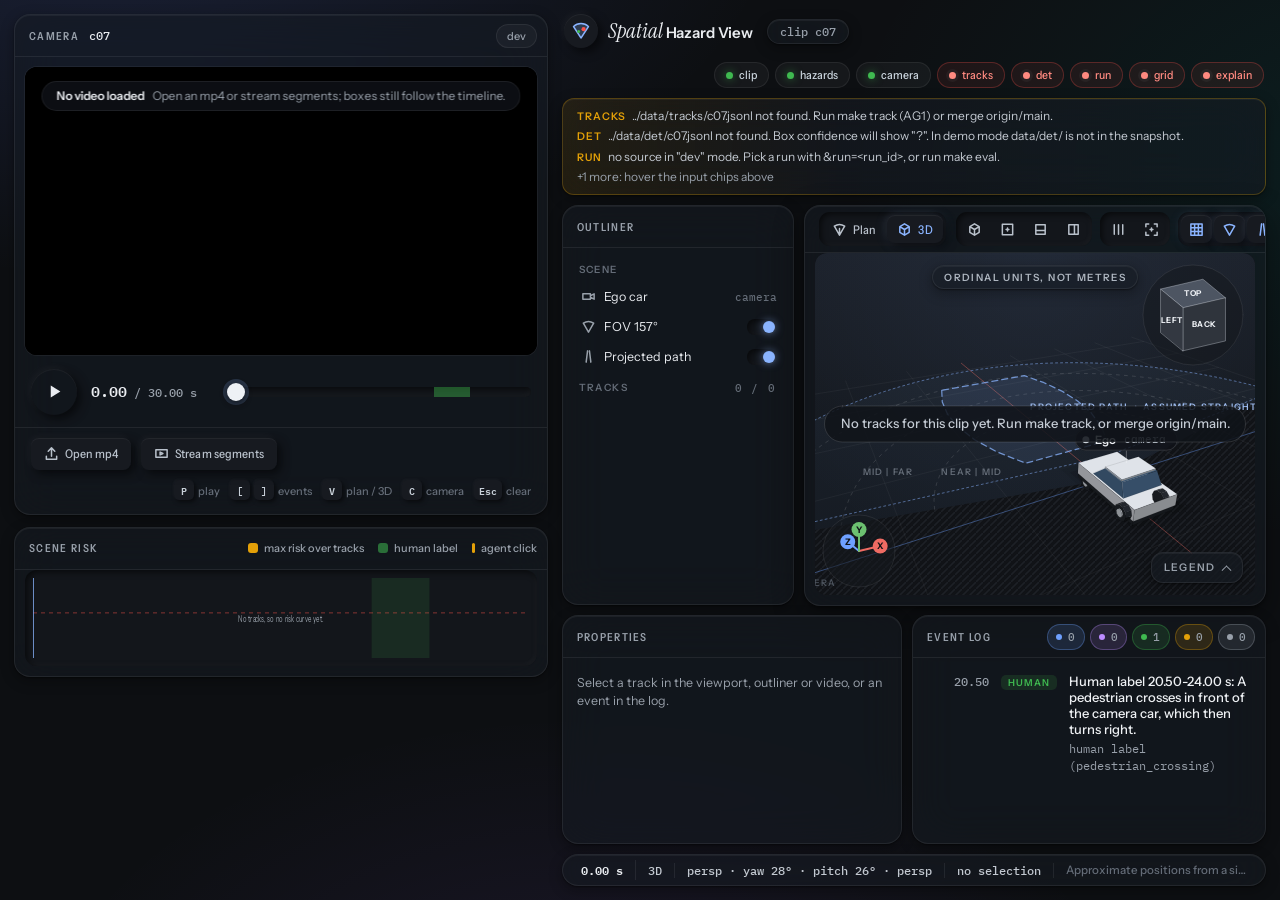
==== spatial/index.html @ 08efe606 "Add spatial hazard view add-on (spatial/ only) Approximate plan and 3D viewport, evidence-backed eve" ====
<!doctype html>
<html lang="en"><head><meta charset="utf-8"><meta name="viewport" content="width=device-width,initial-scale=1">
<title>Spatial Hazard View</title>
<link rel="preconnect" href="https://fonts.googleapis.com"><link rel="preconnect" href="https://fonts.gstatic.com" crossorigin>
<link rel="stylesheet" href="style.css">
<style>
*,*::before,*::after{box-sizing:border-box}
html,body{height:100%}
body{margin:0;color:var(--text);font:400 13px/1.45 var(--sans);-webkit-font-smoothing:antialiased;background-attachment:fixed}
body.banner{padding-top:30px}
.pg{display:grid;grid-template-columns:minmax(0,1fr) minmax(0,1.32fr);gap:14px;padding:14px;height:100%}
.cam{display:flex;flex-direction:column;min-height:0;gap:12px}
.cam .sp-pane{flex:none}
.cam .sp-ph b{font:500 12px var(--mono);color:var(--text)}
.src{margin-left:auto;height:24px;display:inline-flex;align-items:center;padding:0 10px;border-radius:999px;font:500 11px var(--sans);color:var(--muted);background:rgba(255,255,255,.04);border:1px solid var(--hair)}
/* the video sits in a recessed screen */
.stage{position:relative;margin:10px;border-radius:var(--r-m);overflow:hidden;background:#000;box-shadow:inset 0 2px 14px rgba(0,0,0,.7),0 0 0 1px rgba(255,255,255,.05)}
.stage .empty{position:absolute;left:50%;top:14px;transform:translateX(-50%);display:flex;gap:8px;align-items:center;white-space:nowrap;height:30px;padding:0 14px;border-radius:999px;
  font-size:12px;color:var(--muted);background:rgba(16,19,25,.78);border:1px solid var(--hair);backdrop-filter:blur(10px);pointer-events:none}
.stage .empty b{color:var(--text);font-weight:600}
.loaded .stage .empty{display:none}
/* transport: neumorphic play key, inset timeline groove */
.transport{display:flex;align-items:center;gap:14px;padding:4px 16px 12px}
.play{position:relative;overflow:hidden;width:46px;height:46px;border-radius:50%;flex:none;display:grid;place-items:center;color:var(--accent);background:var(--surface);box-shadow:var(--neu-up);
  transition:box-shadow var(--med) var(--ease),transform var(--fast) var(--ease)}
.play:hover{box-shadow:var(--neu-up),0 0 18px rgba(138,180,255,.18)}.play:active{box-shadow:var(--neu-in);transform:scale(.97)}
.play.on{box-shadow:var(--neu-in);color:#fff}
.play svg{width:15px;height:15px;fill:currentColor}
.clock{font:500 12px var(--mono);font-variant-numeric:tabular-nums;color:var(--muted);min-width:122px}.clock b{color:var(--text);font-size:15px;font-weight:600}
.track{position:relative;flex:1;height:34px}
.groove{position:absolute;left:0;right:0;top:12px;height:10px;border-radius:999px;background:#13161b;box-shadow:var(--neu-in);overflow:hidden}
.groove i.fill{position:absolute;left:0;top:0;bottom:0;width:var(--p,0%);border-radius:999px;background:linear-gradient(90deg,rgba(138,180,255,.35),rgba(138,180,255,.85));box-shadow:0 0 12px rgba(138,180,255,.45)}
.marks{position:absolute;left:0;right:0;top:0;bottom:0;pointer-events:none}
.marks i{position:absolute;top:0;height:100%}
.marks .hz{background:rgba(63,185,80,.42)}.marks .ck{width:3px;margin-left:-1px;background:var(--a);box-shadow:0 0 6px rgba(227,160,8,.8)}
.track input{position:absolute;inset:0;width:100%;margin:0;background:transparent;-webkit-appearance:none;appearance:none;cursor:pointer}
.track input::-webkit-slider-runnable-track{height:34px;background:transparent}
.track input::-webkit-slider-thumb{-webkit-appearance:none;width:18px;height:18px;margin-top:8px;border-radius:50%;background:#eef1f5;box-shadow:0 2px 6px rgba(0,0,0,.6),0 0 0 4px rgba(138,180,255,.18)}
.track input::-moz-range-track{background:transparent}
.track input::-moz-range-thumb{width:16px;height:16px;border:0;border-radius:50%;background:#eef1f5;box-shadow:0 2px 6px rgba(0,0,0,.6)}
.track input:focus-visible{outline:none}.track input:focus-visible::-webkit-slider-thumb{box-shadow:0 0 0 3px var(--accent)}
.tools{display:flex;gap:10px;flex-wrap:wrap;align-items:center;padding:10px 16px 14px;border-top:1px solid var(--hair);font-size:12px;color:var(--muted)}
.tools .sp-tb{background:var(--surface);box-shadow:var(--neu-up);height:32px;padding:0 13px}
.tools .sp-tb:active{box-shadow:var(--neu-in)}
.tools input[type=file]{display:none}
.keys{margin-left:auto;display:flex;gap:10px;flex-wrap:wrap;font:500 11px var(--sans);color:var(--dim)}
kbd{display:inline-grid;place-items:center;min-width:20px;height:20px;padding:0 5px;margin-right:4px;border-radius:5px;font:600 10px var(--mono);color:#c9d1d9;background:var(--surface);box-shadow:2px 2px 4px rgba(0,0,0,.5),-1px -1px 3px rgba(255,255,255,.04)}
#err{color:#ff8a80;font:12px var(--mono);padding:0 16px 12px}#err:empty{display:none}
/* scene risk */
.risk{flex:1;min-height:150px}
.risk .body{flex:1;min-height:0;margin:0 10px 10px;border-radius:var(--r-m);background:#13161b;box-shadow:var(--neu-in);padding:8px}
.risk svg{display:block;width:100%;height:100%;cursor:crosshair}
.risk .ar{fill:url(#ar-grad);stroke:var(--a);stroke-width:1.6;vector-effect:non-scaling-stroke}
.risk .hz{fill:rgba(63,185,80,.13)}.risk .ck{stroke:var(--a);stroke-width:2;vector-effect:non-scaling-stroke}
.risk .th{stroke:rgba(248,81,73,.5);stroke-dasharray:4 4;vector-effect:non-scaling-stroke}.risk .cur{stroke:var(--accent);stroke-width:1.5;vector-effect:non-scaling-stroke}
.lg{display:flex;gap:14px;margin-left:auto;font:500 11px var(--sans);color:var(--muted)}
.lg i{display:inline-block;width:10px;height:10px;border-radius:3px;margin-right:6px;vertical-align:-1px}
#sp{min-height:0;height:100%}
@media(max-width:1180px){.pg{grid-template-columns:1fr;height:auto}#sp{height:auto}.keys{display:none}}
</style></head>
<body class="sp-aurora">
<div class="pg sp">
  <div class="cam">
    <section class="sp-pane" id="cam" aria-label="Camera">
      <header class="sp-ph"><span class="sp-pt">Camera</span><b id="title">-</b><span class="src" id="src"></span></header>
      <div class="stage"><div id="vbox"></div><div class="empty"><b>No video loaded</b><span>Open an mp4 or stream segments; boxes still follow the timeline.</span></div></div>
      <div class="transport">
        <button class="play" id="play" title="Play or pause (P)" aria-label="Play or pause" aria-pressed="false"><svg viewBox="0 0 14 14" id="icon"><path d="M3.5 1.5v11l9-5.5z"/></svg></button>
        <span class="clock" id="clock"><b>0.00</b> / - s</span>
        <div class="track"><div class="groove"><i class="fill" id="fill"></i><div class="marks" id="marks"></div></div><input id="scrub" type="range" min="0" max="30" step="0.05" value="0" aria-label="Clip time"></div>
      </div>
      <div class="tools">
        <label class="sp-tb" title="Play a local clip, such as data/clips/<id>.mp4"><svg viewBox="0 0 16 16"><path d="M8 11V2M4.5 5.5L8 2l3.5 3.5M2.5 11v3h11v-3"/></svg><span>Open mp4</span><input id="file" type="file" accept="video/*"></label>
        <button id="seg" type="button" class="sp-tb" title="Stream the clip's segments through video?source="><svg viewBox="0 0 16 16"><path d="M2 4h12v8H2zM6.5 6.5v3l3-1.5z"/></svg><span>Stream segments</span></button>
        <span class="keys"><span><kbd>P</kbd>play</span><span><kbd>[</kbd><kbd>]</kbd>events</span><span><kbd>V</kbd>plan / 3D</span><span><kbd>C</kbd>camera</span><span><kbd>Esc</kbd>clear</span></span>
      </div>
      <div id="err" role="status"></div>
    </section>
    <section class="sp-pane risk" aria-label="Scene risk"><header class="sp-ph"><span class="sp-pt">Scene risk</span><span class="lg"><span><i style="background:var(--a)"></i>max risk over tracks</span><span><i style="background:rgba(63,185,80,.55)"></i>human label</span><span><i style="background:var(--a);width:3px"></i>agent click</span></span></header>
      <div class="body"><svg id="risk" viewBox="0 0 1000 100" preserveAspectRatio="none" role="img" aria-label="Scene risk over time; click to seek"></svg></div></section>
  </div>
  <div id="sp"></div>
</div>
<script type="module">
import { mountSpatial } from './spatial.js';
import { createPlayer, segmentUrls } from './video.js';
import { devApi } from './data.js';
const q = new URLSearchParams(location.search);
const clipId = q.get('clip') || 'c07', src = q.get('src') || 'dev', runId = q.get('run');
const $ = (id) => document.getElementById(id);
$('title').textContent = clipId; $('src').textContent = src + (q.get('debug') ? ' · debug' : '');
if (src === 'fixtures') document.body.classList.add('banner');
let panel, dur = 30, t = 0, sim = null;
const PLAY = 'M3.5 1.5v11l9-5.5z', PAUSE = 'M2.5 1.5h3v11h-3zM8.5 1.5h3v11h-3z';
const icon = (p) => { $('icon').firstElementChild.setAttribute('d', p ? PAUSE : PLAY); $('play').classList.toggle('on', p); $('play').setAttribute('aria-pressed', String(p)); };
function setT(v) {
  t = Math.max(0, Math.min(dur, v));
  $('scrub').value = t; $('clock').innerHTML = `<b>${t.toFixed(2)}</b> / ${dur.toFixed(2)} s`;
  $('fill').style.setProperty('--p', `${(100 * t) / dur}%`);
  panel && panel.setTime(t); moveCur();
}
const player = createPlayer($('vbox'), {
  onTime: setT,
  onError: (m) => { $('err').textContent = m; },
  onMeta: (m) => { $('err').textContent = ''; $('cam').classList.add('loaded'); panel && panel.setFrame(m); },
});
// without a video, Play advances a wall-clock timeline so the panels can still be reviewed
function toggle() {
  if (player.loaded) { player.toggle(); setTimeout(() => icon(!player.video().paused), 0); return; }
  if (sim) { cancelAnimationFrame(sim); sim = null; icon(false); return; }
  let last = performance.now();
  const step = (now) => { setT(t + (now - last) / 1000); last = now; if (t >= dur) { sim = null; icon(false); return; } sim = requestAnimationFrame(step); };
  if (t >= dur) setT(0);
  icon(true); sim = requestAnimationFrame(step);
}
const NS = 'http://www.w3.org/2000/svg', el = (t, a) => { const e = document.createElementNS(NS, t); for (const k in a) e.setAttribute(k, a[k]); return e; };
let cur = null;
function riskChart(m) {
  const X = (v) => (1000 * v) / dur, Y = (v) => 100 - v * 94, by = new Map();
  for (const r of m.trackRows) by.set(r.t, Math.max(by.get(r.t) ?? 0, r.risk));
  const pts = [...by].sort((a, b) => a[0] - b[0]);
  const grad = el('linearGradient', { id: 'ar-grad', x1: 0, y1: 0, x2: 0, y2: 1 }); grad.append(el('stop', { offset: 0, 'stop-color': '#e3a008', 'stop-opacity': 0.4 }), el('stop', { offset: 1, 'stop-color': '#e3a008', 'stop-opacity': 0 }));
  const defs = el('defs', {}); defs.append(grad);
  cur = el('line', { class: 'cur', y1: 0, y2: 100 });
  $('risk').replaceChildren(defs, ...m.hazards.map((z) => el('rect', { class: 'hz', x: X(z.window_start), width: X(z.window_end - z.window_start), y: 0, height: 100 })),
    el('line', { class: 'th', x1: 0, x2: 1000, y1: Y(0.6), y2: Y(0.6) }),
    pts.length ? el('path', { class: 'ar', d: 'M' + X(pts[0][0]) + ',100 ' + pts.map(([t, v]) => `L${X(t)},${Y(v)}`).join(' ') + ` L${X(pts.at(-1)[0])},100 Z` }) : el('text', { x: 500, y: 55, 'text-anchor': 'middle', fill: '#98a0aa', 'font-size': 12 }),
    ...m.clicks.map((c) => el('line', { class: 'ck', x1: X(c.t), x2: X(c.t), y1: 0, y2: 100 })), cur);
  if (!pts.length) $('risk').querySelector('text').textContent = 'No tracks, so no risk curve yet.';
  moveCur();
}
const moveCur = () => cur && (cur.setAttribute('x1', (1000 * t) / dur), cur.setAttribute('x2', (1000 * t) / dur));
$('risk').addEventListener('click', (e) => { const r = $('risk').getBoundingClientRect(), v = ((e.clientX - r.left) / r.width) * dur; player.loaded ? player.seek(v) : setT(v); });
function marks(m) {
  const pct = (v) => `${(100 * v) / dur}%`;
  $('marks').replaceChildren(
    ...m.hazards.map((z) => Object.assign(document.createElement('i'), { className: 'hz', title: `human label ${z.window_start}-${z.window_end} s`, style: `left:${pct(z.window_start)};width:${pct(z.window_end - z.window_start)}` })),
    ...m.clicks.map((c) => Object.assign(document.createElement('i'), { className: 'ck', title: `agent click ${c.t} s`, style: `left:${pct(c.t)}` })));
}
panel = mountSpatial($('sp'), {
  clipId, api: devApi(), mode: src, runId, debug: !!q.get('debug'), videoEl: player.video(), aurora: false,
  banner: src === 'fixtures' ? 'Synthetic fixture · not real data' : null,
  frame: { w: 1920, h: 1080 },
  onSeek: (v) => (player.loaded ? player.seek(v) : setT(v)),
  onLoaded: (m) => { if (m.clip) { dur = m.clip.duration_s || m.clip.segments.at(-1).end_s; $('scrub').max = dur; } marks(m); riskChart(m); setT(t); },
});
$('file').onchange = (e) => { const f = e.target.files[0]; if (f) { player.loadFile(f); $('err').textContent = ''; } };
$('seg').onclick = () => { const m = panel.model; if (!m || !m.clip) { $('err').textContent = 'No clip metadata, so no segment URLs to stream.'; return; } player.loadSegments(segmentUrls(m.clip, q.get('vbase') || 'video?source=')); };
$('play').onclick = toggle;
// ?video=<relative url> plays one local file without the picker (dev only)
if (q.get('video')) player.loadSegments([{ url: q.get('video'), start: 0, end: Infinity }]);
$('scrub').oninput = (e) => { const v = +e.target.value; player.loaded ? player.seek(v) : setT(v); };
// P = play/pause, as in the app (SPEC 16.1); Space also works on this dev page
document.addEventListener('keydown', (e) => {
  if (/input|textarea|select/i.test(e.target.tagName) || e.ctrlKey || e.metaKey || e.altKey) return;
  if (e.key.toLowerCase() === 'p' || (e.code === 'Space' && !/button/i.test(e.target.tagName))) { e.preventDefault(); toggle(); }
});
</script>
</body></html>
---- spatial/style.css ----
/* Spatial Hazard View - design system
   Three materials, each with one job:
   - Glass  (panes, overlays, status bar): translucent, blurred, so the viewport and the aurora show through.
   - Neu    (controls): soft extruded / pressed surfaces; a pressed control is "on".
   - Material (behaviour): elevation tiers, state layers on hover/press, ripples, focus rings, standard easing.
   Type: Instrument Sans for interface (its width axis condenses dense toolbars), IBM Plex Mono for every number
   and timestamp (tabular, SPEC 16.1), Instrument Serif italic only for the wordmark. Data colours (green / amber /
   red, provenance hues) keep their meaning; the interface accent is a periwinkle blue that never encodes data. */
@import url('https://fonts.googleapis.com/css2?family=Instrument+Sans:ital,wdth,wght@0,75..100,400..700&family=Instrument+Serif:ital@0;1&family=IBM+Plex+Mono:wght@400;500;600&display=swap');

:root{
  --bg:#0d0f12;--surface:#171a20;--text:#e9ecf0;--muted:#98a0aa;--dim:#646c77;
  --g:#3fb950;--a:#e3a008;--r:#f85149;--accent:#8ab4ff;--accent-ink:#0c1a33;--accent-tone:rgba(138,180,255,.16);
  --glass:rgba(23,27,34,.6);--glass-hi:rgba(31,36,45,.72);--hair:rgba(255,255,255,.07);--hair-hi:rgba(255,255,255,.12);
  --neu-up:4px 4px 10px rgba(0,0,0,.55),-3px -3px 8px rgba(255,255,255,.035),inset 0 1px 0 rgba(255,255,255,.05);
  --neu-in:inset 2px 2px 6px rgba(0,0,0,.6),inset -2px -2px 5px rgba(255,255,255,.035);
  --elev-1:0 1px 2px rgba(0,0,0,.45),0 1px 3px 1px rgba(0,0,0,.2);
  --elev-2:0 1px 2px rgba(0,0,0,.45),0 4px 12px 2px rgba(0,0,0,.25);
  --elev-3:0 2px 4px rgba(0,0,0,.45),0 10px 28px 4px rgba(0,0,0,.32);
  --r-s:8px;--r-m:12px;--r-l:16px;--ease:cubic-bezier(.2,0,0,1);--fast:140ms;--med:240ms;
  --sans:"Instrument Sans","IBM Plex Sans",system-ui,-apple-system,"Segoe UI",sans-serif;
  --mono:"IBM Plex Mono",ui-monospace,"Cascadia Mono",Consolas,monospace;
  --serif:"Instrument Serif",Georgia,serif}
.sp,.sp *{box-sizing:border-box}
.sp{font:400 13px/1.45 var(--sans);color:var(--text);display:flex;flex-direction:column;gap:10px;min-height:0;
  -webkit-font-smoothing:antialiased;text-rendering:optimizeLegibility;font-feature-settings:"ss01","cv11"}
.sp button{font:inherit;color:inherit;border:0;background:none;cursor:pointer}
.sp :focus-visible{outline:2px solid var(--accent);outline-offset:2px;border-radius:var(--r-s)}
.sp .num,.sp .mono{font-family:var(--mono);font-variant-numeric:tabular-nums slashed-zero}
.sp-muted{color:var(--muted)}
/* ambient aurora behind the glass (also used by the dev page body) */
.sp-aurora{background:
  radial-gradient(1100px 620px at 8% -12%,rgba(98,128,255,.16),transparent 62%),
  radial-gradient(900px 640px at 108% 18%,rgba(0,184,170,.09),transparent 60%),
  radial-gradient(900px 560px at 46% 118%,rgba(156,98,255,.10),transparent 62%),var(--bg)}
.sp-banner{position:fixed;inset:0 0 auto 0;z-index:50;padding:6px;text-align:center;color:#fff;font:600 11px var(--sans);letter-spacing:.14em;text-transform:uppercase;
  background:linear-gradient(90deg,rgba(248,81,73,.92),rgba(220,60,90,.92));backdrop-filter:blur(8px);box-shadow:var(--elev-2)}

/* ---- surfaces ---- */
.sp-glass,.sp-pane,.sp-status,.sp-note{background:var(--glass);-webkit-backdrop-filter:blur(22px) saturate(150%);backdrop-filter:blur(22px) saturate(150%);
  border:1px solid var(--hair);box-shadow:var(--elev-2),inset 0 1px 0 rgba(255,255,255,.05)}
.sp-pane{border-radius:var(--r-l);display:flex;flex-direction:column;min-height:0;overflow:hidden}
.sp-ph{display:flex;align-items:center;gap:10px;min-height:42px;padding:6px 10px 6px 14px;border-bottom:1px solid var(--hair)}
.sp-ph>.sp-pt{font:600 11px var(--sans);font-stretch:88%;letter-spacing:.12em;text-transform:uppercase;color:var(--muted);flex:none}
.sp-empty{padding:16px 14px;color:var(--muted);font-size:12.5px}

/* ---- header: brand, breadcrumbs, input sources ---- */
.sp-head{display:flex;align-items:center;gap:14px;min-height:44px;padding:0 2px;flex-wrap:wrap}
.sp-brand{display:flex;align-items:center;gap:10px;white-space:nowrap}
.sp-mark{width:34px;height:34px;border-radius:50%;display:grid;place-items:center;background:var(--surface);box-shadow:var(--neu-up)}
.sp-mark svg{width:20px;height:20px}
.sp-word{font:600 15px var(--sans);letter-spacing:-.01em}.sp-word em{font:italic 400 21px var(--serif);letter-spacing:0;margin-right:3px}
.sp-crumbs{display:flex;align-items:center;gap:2px;padding:4px 12px;border-radius:999px;font:500 12px var(--mono);color:var(--muted)}
.sp-crumbs span+span::before{content:"›";margin:0 7px;color:var(--dim);font-family:var(--sans)}
.sp-sources{margin-left:auto;display:flex;flex-wrap:wrap;gap:6px;justify-content:flex-end}
.sp-in{display:inline-flex;align-items:center;gap:6px;height:26px;padding:0 11px;border-radius:999px;font:500 11.5px var(--sans);font-stretch:92%;
  color:var(--muted);background:rgba(255,255,255,.04);border:1px solid var(--hair);cursor:help;transition:background var(--fast) var(--ease)}
.sp-in:hover{background:rgba(255,255,255,.07)}
.sp-in i{width:7px;height:7px;border-radius:50%;background:currentColor;box-shadow:0 0 0 3px rgba(255,255,255,.04)}
.sp-in.ok{color:#c9d3dc}.sp-in.ok i{background:var(--g);box-shadow:0 0 8px rgba(63,185,80,.6)}
.sp-in.warn{color:var(--a);background:rgba(227,160,8,.08);border-color:rgba(227,160,8,.28)}
.sp-in.bad{color:#ff8a80;background:rgba(248,81,73,.08);border-color:rgba(248,81,73,.28)}
.sp-note{border-radius:var(--r-m);padding:8px 14px;display:grid;gap:3px;font-size:12px;color:#c3c9d1;border-color:rgba(227,160,8,.28);
  background:linear-gradient(90deg,rgba(227,160,8,.10),rgba(23,27,34,.6) 40%)}
.sp-note[hidden]{display:none}
.sp-note b{color:var(--a);font:600 10.5px var(--sans);letter-spacing:.1em;text-transform:uppercase;margin-right:6px}
.sp-note div{white-space:nowrap;overflow:hidden;text-overflow:ellipsis}

/* ---- layout ---- */
.sp-work{display:grid;grid-template-columns:232px minmax(0,1fr);gap:10px;min-height:0;flex:1.75}
.sp-dock{display:grid;grid-template-columns:minmax(280px,340px) minmax(0,1fr);gap:10px;min-height:0;flex:1}

/* ---- neumorphic controls with material behaviour ---- */
.sp-tools{display:flex;gap:8px;flex-wrap:wrap;align-items:center}.sp-tools[hidden]{display:none}
.sp-grp{display:inline-flex;gap:2px;padding:3px;border-radius:11px;background:#13161b;box-shadow:var(--neu-in)}
.sp-tb{position:relative;overflow:hidden;display:inline-flex;align-items:center;gap:6px;height:28px;padding:0 10px;border-radius:8px;
  font:500 12px var(--sans)!important;font-stretch:90%!important;letter-spacing:.01em;color:#b9c1cb!important;
  transition:background var(--fast) var(--ease),color var(--fast) var(--ease),box-shadow var(--med) var(--ease)}
.sp-tb svg{width:15px;height:15px;flex:none;stroke:currentColor;fill:none;stroke-width:1.6;stroke-linecap:round;stroke-linejoin:round}
.sp-tb::after{content:"";position:absolute;inset:0;background:currentColor;opacity:0;transition:opacity var(--fast) var(--ease);pointer-events:none}
.sp-tb:hover::after{opacity:.07}.sp-tb:active::after{opacity:.12}
.sp-tb.on{color:var(--accent)!important;background:var(--surface);box-shadow:var(--neu-up),0 0 14px rgba(138,180,255,.12)}
.sp-tb[hidden]{display:none}
.sp-tb.ico{padding:0 8px}.sp-tb.ico span{display:none}
.sp-ripple{position:absolute;border-radius:50%;background:currentColor;opacity:.22;transform:scale(0);pointer-events:none;animation:sp-ripple 520ms var(--ease) forwards}
@keyframes sp-ripple{to{transform:scale(1);opacity:0}}

/* ---- viewport: an inset screen inside an elevated glass card ---- */
.sp-vpane{min-height:300px;box-shadow:var(--elev-3),inset 0 1px 0 rgba(255,255,255,.05);container:vp/inline-size}
.sp-vpane>.sp-ph{flex-wrap:nowrap;overflow-x:auto;scrollbar-width:none}.sp-vpane>.sp-ph::-webkit-scrollbar{display:none}
.sp-vpane .sp-tools{flex-wrap:nowrap}
@container vp (max-width:1060px){.sp-tb.lb{padding:0 8px}.sp-tb.lb span{display:none}}
.sp-viewport{position:relative;flex:1;min-height:0;margin:0 10px 10px;border-radius:var(--r-m);overflow:hidden;background:#101216;
  box-shadow:inset 0 2px 14px rgba(0,0,0,.6),inset 0 0 0 1px rgba(255,255,255,.04)}
.sp-bird,.sp-3d{position:absolute;inset:0;width:100%;height:100%;display:block}
.sp[data-mode="3d"] .sp-bird,.sp[data-mode="2d"] .sp-3d{display:none}
.sp-3d{cursor:grab;outline:none}.sp-3d:active{cursor:grabbing}
.sp-vp-tag{position:absolute;left:50%;top:12px;transform:translateX(-50%);white-space:nowrap;height:24px;display:flex;align-items:center;padding:0 11px;border-radius:999px;pointer-events:none;
  font:600 10px var(--sans);letter-spacing:.14em;text-transform:uppercase;color:#aeb6c0}
.sp-legend{position:absolute;right:12px;bottom:12px;border-radius:var(--r-m);font-size:11px;color:#c3c9d1;max-width:244px}
.sp-legend summary{list-style:none;cursor:pointer;display:flex;align-items:center;gap:8px;padding:8px 12px;font:600 10.5px var(--sans);letter-spacing:.12em;text-transform:uppercase;color:var(--muted)}
.sp-legend summary::-webkit-details-marker{display:none}
.sp-legend summary::after{content:"";margin-left:auto;width:7px;height:7px;border:solid currentColor;border-width:0 1.5px 1.5px 0;transform:rotate(-135deg) translate(-2px,-2px);transition:transform var(--med) var(--ease)}
.sp-legend[open] summary::after{transform:rotate(45deg)}
.sp-legend .sp-lg{display:grid;gap:5px;padding:0 12px 11px}
.sp-lg-h{font:600 10px var(--sans);letter-spacing:.1em;text-transform:uppercase;color:var(--dim);margin-top:4px}
.sp-legend span{display:flex;align-items:center;gap:8px}
.sp-legend i{width:13px;height:13px;border-radius:4px;flex:none}
.ring.g{border:2px solid var(--g)}.ring.a{border:2px dashed var(--a)}
.fill.r{background:rgba(248,81,73,.8);box-shadow:0 0 8px rgba(248,81,73,.5)}.fill.m{background:rgba(227,160,8,.75)}
.hatch{background:repeating-linear-gradient(45deg,#2d323a 0 2px,#14171c 2px 5px)}


/* ---- 2D plan ---- */
.sp-wedge{fill:#13161b;stroke:rgba(138,180,255,.35)}
.sp-t{fill:var(--dim);font:600 9.5px var(--sans);letter-spacing:.12em}.sp-corr-t{fill:#9dbcf0}
.sp-arc{fill:none;stroke:rgba(255,255,255,.12);stroke-dasharray:3 5}.sp-ray{stroke:rgba(255,255,255,.045)}
.sp-corr{fill:rgba(138,180,255,.09);stroke:rgba(138,180,255,.75);stroke-dasharray:6 4}
.sp-ego{fill:#dfe3e8}.sp-lab{fill:var(--text);font:600 11.5px var(--sans);paint-order:stroke;stroke:#0d0f12;stroke-width:3.5px}
.sp-mark{cursor:pointer}.sp-arrow{stroke:#e9ecf0;stroke-width:1.75}.sp-arrow-h{fill:#e9ecf0}
.sp-empty-t{fill:var(--muted);font:500 13px var(--sans)}

/* ---- outliner ---- */
.sp-outliner{overflow:auto;flex:1;padding:6px}
.sp-oi{position:relative;overflow:hidden;display:flex;align-items:center;gap:8px;min-height:30px;padding:0 10px;border-radius:9px;white-space:nowrap;font-size:12.5px;
  transition:background var(--fast) var(--ease)}
.sp-oi-l{overflow:hidden;text-overflow:ellipsis}.sp-oi-m{margin-left:auto;color:var(--dim);font:500 11px var(--mono)}
.sp-oi.root{min-height:24px;margin-top:4px;color:var(--dim);font:600 10px var(--sans);letter-spacing:.14em;text-transform:uppercase}
.sp-oi.l1{padding-left:12px}.sp-oi.l2{margin-left:14px;padding-left:12px;cursor:pointer;border-left:1px solid var(--hair);border-radius:0 9px 9px 0}
.sp-oi.tog{cursor:pointer}
.sp-oi.l2:hover,.sp-oi.tog:hover{background:rgba(255,255,255,.05)}
.sp-oi.sel{background:var(--accent-tone);color:#fff;border-left-color:var(--accent)}
.sp-oi.dim{color:var(--dim)}
.sp-oi svg{width:15px;height:15px;flex:none;stroke:var(--muted);fill:none;stroke-width:1.6;stroke-linecap:round;stroke-linejoin:round}
.sp-eye{margin-left:auto;width:30px;height:16px;border-radius:999px;background:#13161b;box-shadow:var(--neu-in);position:relative;flex:none}
.sp-eye::after{content:"";position:absolute;top:2px;left:2px;width:12px;height:12px;border-radius:50%;background:#59616c;box-shadow:var(--elev-1);transition:transform var(--med) var(--ease),background var(--med) var(--ease)}
.sp-eye.on::after{transform:translateX(14px);background:var(--accent);box-shadow:0 0 8px rgba(138,180,255,.6)}
.sp-sw{width:13px;height:13px;border:2px solid #3a414b;border-radius:4px;flex:none}

/* ---- properties ---- */
.sp-detail{overflow:auto;flex:1;padding:12px 14px}
.sp-detail>.sp-empty{padding:4px 0}
.sp-dt{display:flex;align-items:center;gap:8px;flex-wrap:wrap;margin-bottom:12px}
.sp-dt h3{margin:0 4px 0 0;font:600 17px var(--sans);letter-spacing:-.01em}.sp-dt h3 small{font:500 13px var(--mono);color:var(--muted);margin-left:4px}
.sp-pill{display:inline-flex;align-items:center;gap:6px;height:22px;padding:0 9px;border-radius:999px;font:600 10.5px var(--sans);letter-spacing:.06em;text-transform:uppercase;
  color:var(--c);background:color-mix(in srgb,var(--c) 14%,transparent);border:1px solid color-mix(in srgb,var(--c) 35%,transparent)}
.sp-pill::before{content:"";width:6px;height:6px;border-radius:50%;background:var(--c)}
.sp-tiles{display:grid;grid-template-columns:1fr 1fr;gap:8px;margin-bottom:12px}
.sp-tile{padding:9px 11px;border-radius:var(--r-s);background:#14171c;box-shadow:var(--neu-in)}
.sp-tile b{display:block;font:500 19px var(--mono);font-variant-numeric:tabular-nums;letter-spacing:-.02em;color:#f1f3f6}
.sp-tile b small{font-size:11px;color:var(--muted);margin-left:3px;letter-spacing:0}
.sp-tile span{font:500 10.5px var(--sans);letter-spacing:.08em;text-transform:uppercase;color:var(--dim)}
.sp-why{display:grid;gap:6px;margin:0 0 12px;padding:0;list-style:none;font-size:12.5px;color:#c9cfd6}
.sp-why li{display:grid;grid-template-columns:auto 1fr;gap:8px;align-items:start}
.sp-why li::before{content:"";width:7px;height:7px;margin-top:6px;border-radius:50%;background:var(--c,var(--muted))}
.sp-why b{font-weight:600;color:#eef1f4}
.sp-spark-h{display:flex;justify-content:space-between;font:600 10.5px var(--sans);letter-spacing:.1em;text-transform:uppercase;color:var(--dim);margin-bottom:6px}
.sp-spark{width:100%;height:58px;display:block;border-radius:var(--r-s);background:#13161b;box-shadow:var(--neu-in)}
.sp-area{fill:url(#sp-grad)}.sp-line{fill:none;stroke:var(--a);stroke-width:1.6;vector-effect:non-scaling-stroke}
.sp-thr{stroke:rgba(248,81,73,.55);stroke-dasharray:3 3;vector-effect:non-scaling-stroke}
.sp-cursor{stroke:var(--accent);stroke-width:1.5;vector-effect:non-scaling-stroke}

/* ---- event log ---- */
.sp-chips{display:flex;gap:5px;flex-wrap:wrap;margin-left:auto}
.sp-chip{position:relative;overflow:hidden;display:inline-flex;align-items:center;gap:6px;height:26px;padding:0 10px;border-radius:999px;
  font:600 10.5px var(--sans)!important;letter-spacing:.06em;color:var(--c)!important;
  background:color-mix(in srgb,var(--c) 14%,transparent)!important;border:1px solid color-mix(in srgb,var(--c) 32%,transparent)!important;transition:opacity var(--fast) var(--ease)}
.sp-chip::before{content:"";width:6px;height:6px;border-radius:50%;background:var(--c)}
.sp-evpane{container:ev/inline-size}
@container ev (max-width:620px){.sp-chip .lbl{display:none}.sp-chip{padding:0 8px}}
.sp-chip.off{opacity:.42;background:transparent!important;border-style:dashed!important}
.sp-n{font:500 10.5px var(--mono);color:var(--muted)}
.sp-events{list-style:none;margin:0;padding:6px;overflow:auto;flex:1}
.sp-ev{position:relative;overflow:hidden;display:grid;grid-template-columns:58px auto 1fr;gap:3px 12px;align-items:baseline;padding:9px 12px;border-radius:10px;cursor:pointer;
  transition:background var(--fast) var(--ease)}
.sp-ev+.sp-ev{margin-top:2px}
.sp-ev:hover{background:rgba(255,255,255,.045)}
.sp-ev.now::before{content:"";position:absolute;left:0;top:10px;bottom:10px;width:3px;border-radius:3px;background:var(--accent);box-shadow:0 0 10px rgba(138,180,255,.7)}
.sp-ev.sel{background:var(--accent-tone)}
.sp-time{font:500 12px var(--mono);font-variant-numeric:tabular-nums;color:var(--muted);text-align:right}
.sp-badge{font:600 9.5px var(--sans);letter-spacing:.1em;color:var(--c);background:color-mix(in srgb,var(--c) 14%,transparent);border-radius:5px;padding:2px 7px}
.sp-et{font:500 13px var(--sans);color:#eef1f4}.sp-ewhy{grid-column:3;font:400 11.5px var(--mono);color:var(--muted);line-height:1.5}

/* ---- status bar ---- */
.sp-status{display:flex;align-items:center;gap:0;border-radius:999px;padding:0 6px;min-height:32px;font:500 11.5px var(--mono);color:#c3c9d1;white-space:nowrap;overflow:hidden}
.sp-status>*{padding:0 12px;border-right:1px solid var(--hair)}
.sp-status b{color:var(--text);font-weight:600}
.sp-disc{margin-left:auto;border:0!important;color:var(--dim);font-family:var(--sans);overflow:hidden;text-overflow:ellipsis}
.sp-dbg{font:11px var(--mono);color:var(--a)}

/* ---- video host (dev page and AG3) ---- */
.sp-video{position:relative;background:#000;aspect-ratio:16/9;width:100%}
.sp-video video{position:absolute;inset:0;width:100%;height:100%;object-fit:contain}
.sp-overlay{position:absolute;inset:0;width:100%;height:100%;cursor:pointer}

.sp ::-webkit-scrollbar{width:9px;height:9px}.sp ::-webkit-scrollbar-thumb{background:rgba(255,255,255,.1);border-radius:9px;border:2px solid transparent;background-clip:padding-box}
.sp ::-webkit-scrollbar-track{background:transparent}
@media(prefers-reduced-motion:reduce){.sp *{transition:none!important;animation:none!important}}
@media(max-width:1180px){.sp-work,.sp-dock{grid-template-columns:1fr}.sp-disc{display:none}}
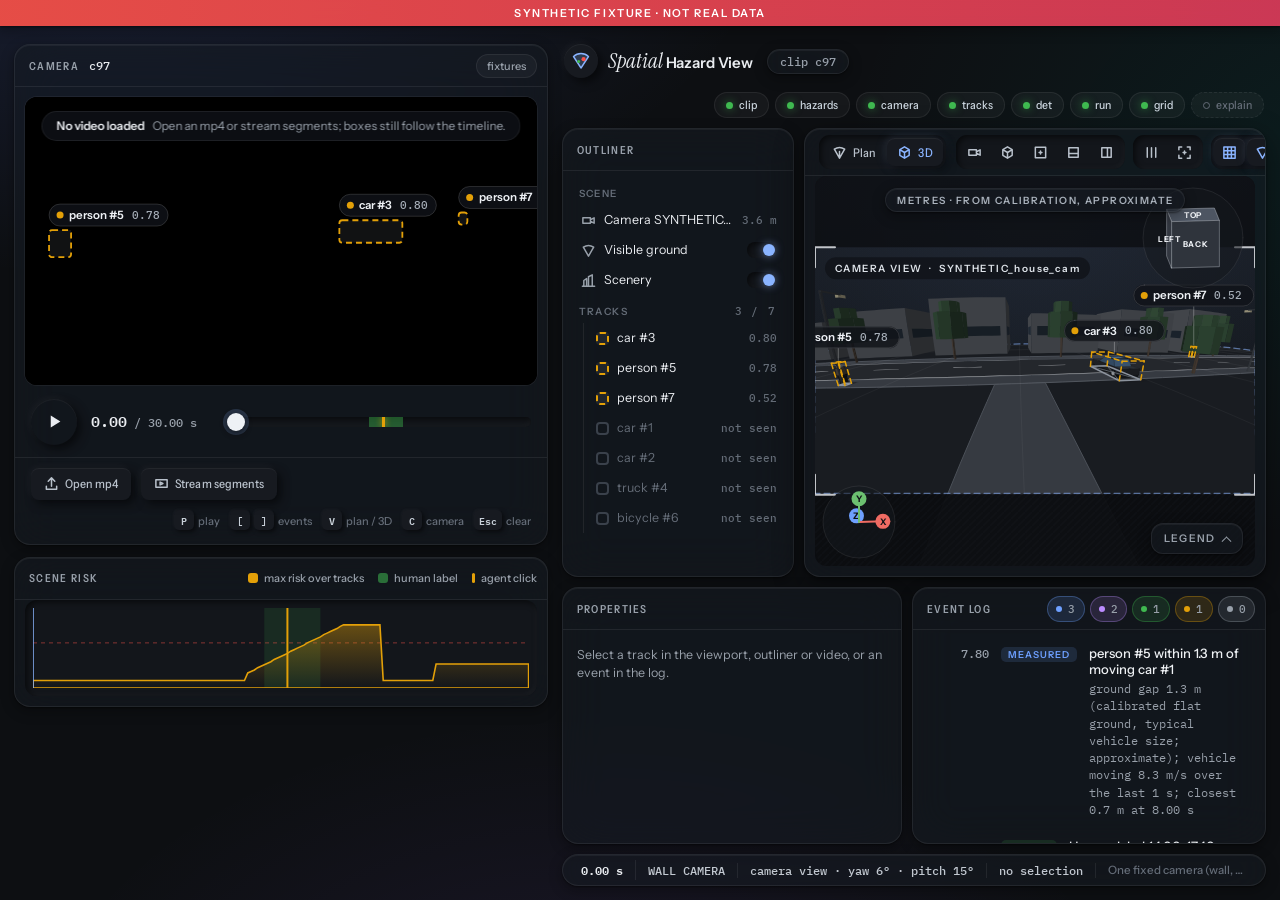
==== commit 10c4ed85: "Spatial view: wall-mounted camera is the default The camera is fixed on a wall, house or pole lookin" ====
--- a/spatial/index.html
+++ b/spatial/index.html
@@ -86,7 +86,8 @@
 import { createPlayer, segmentUrls } from './video.js';
 import { devApi } from './data.js';
 const q = new URLSearchParams(location.search);
-const clipId = q.get('clip') || 'c07', src = q.get('src') || 'dev', runId = q.get('run');
+// no params: open the house-camera fixture; ?clip=<id> alone reads the real data/ files
+const clipId = q.get('clip') || 'c97', src = q.get('src') || (q.get('clip') ? 'dev' : 'fixtures'), runId = q.get('run');
 const $ = (id) => document.getElementById(id);
 $('title').textContent = clipId; $('src').textContent = src + (q.get('debug') ? ' · debug' : '');
 if (src === 'fixtures') document.body.classList.add('banner');
--- a/spatial/style.css
+++ b/spatial/style.css
@@ -60,6 +60,7 @@
 .sp-in.ok{color:#c9d3dc}.sp-in.ok i{background:var(--g);box-shadow:0 0 8px rgba(63,185,80,.6)}
 .sp-in.warn{color:var(--a);background:rgba(227,160,8,.08);border-color:rgba(227,160,8,.28)}
 .sp-in.bad{color:#ff8a80;background:rgba(248,81,73,.08);border-color:rgba(248,81,73,.28)}
+.sp-in.opt{color:var(--dim);border-style:dashed}.sp-in.opt i{background:transparent;border:1px solid currentColor;box-shadow:none}
 .sp-note{border-radius:var(--r-m);padding:8px 14px;display:grid;gap:3px;font-size:12px;color:#c3c9d1;border-color:rgba(227,160,8,.28);
   background:linear-gradient(90deg,rgba(227,160,8,.10),rgba(23,27,34,.6) 40%)}
 .sp-note[hidden]{display:none}
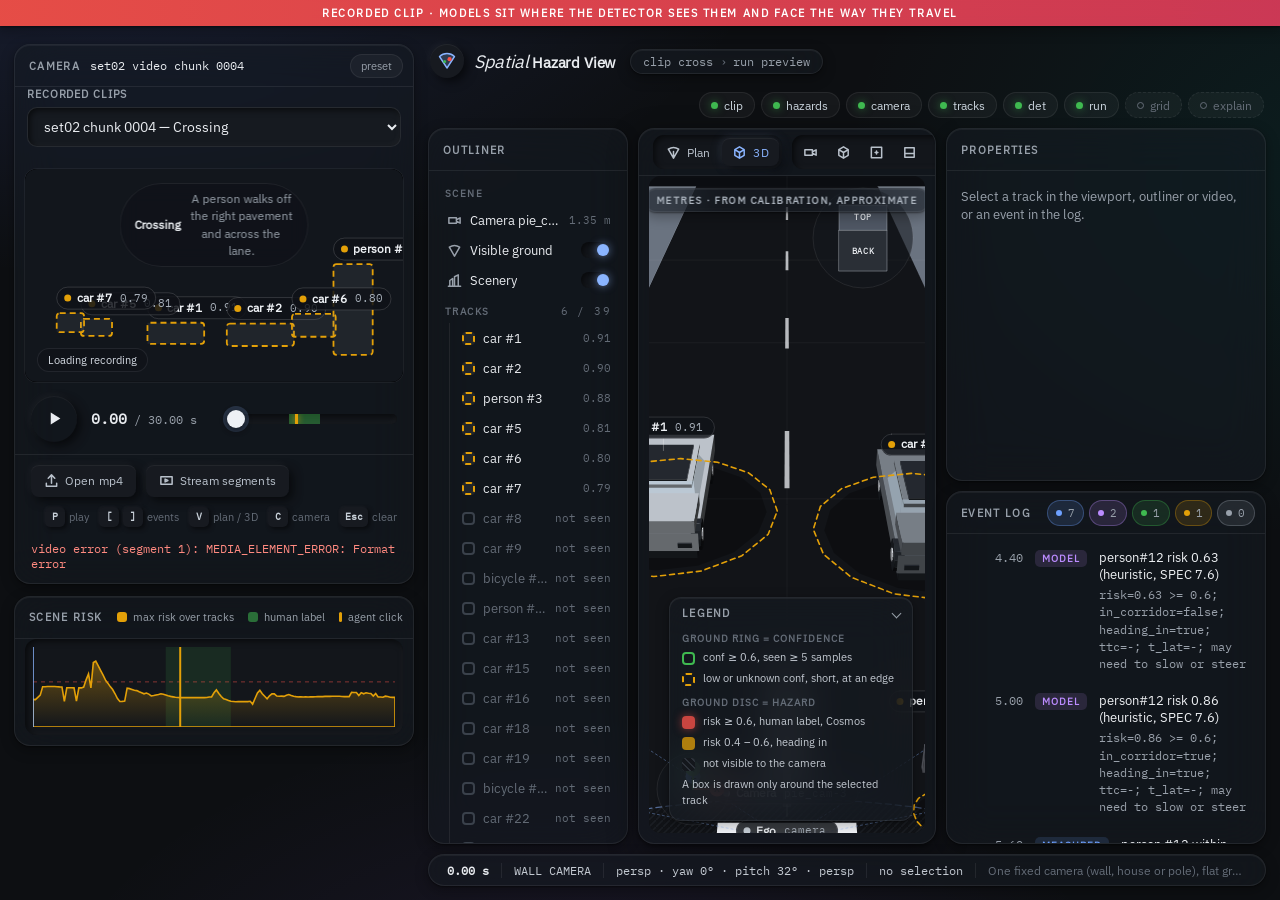
==== commit f3b8f2f1: "Spatial view: play the hazard clips with models that follow the detector. The recordings are selecta" ====
--- a/spatial/index.html
+++ b/spatial/index.html
@@ -8,15 +8,23 @@
 html,body{height:100%}
 body{margin:0;color:var(--text);font:400 13px/1.45 var(--sans);-webkit-font-smoothing:antialiased;background-attachment:fixed}
 body.banner{padding-top:30px}
-.pg{display:grid;grid-template-columns:minmax(0,1fr) minmax(0,1.32fr);gap:14px;padding:14px;height:100%}
+.pg{display:grid;grid-template-columns:minmax(300px,400px) minmax(0,1fr);gap:14px;padding:14px;height:100%}
 .cam{display:flex;flex-direction:column;min-height:0;gap:12px}
 .cam .sp-pane{flex:none}
 .cam .sp-ph b{font:500 12px var(--mono);color:var(--text)}
 .src{margin-left:auto;height:24px;display:inline-flex;align-items:center;padding:0 10px;border-radius:999px;font:500 11px var(--sans);color:var(--muted);background:rgba(255,255,255,.04);border:1px solid var(--hair)}
+.clip-pick{display:flex;flex-direction:column;gap:6px;margin:0 12px 12px;font:600 11px var(--sans);letter-spacing:.08em;text-transform:uppercase;color:var(--muted)}
+.clip-pick select{height:40px;width:100%;border-radius:10px;padding:0 12px;font:500 14px var(--sans);letter-spacing:0;text-transform:none;color:var(--text);background:#161a20;border:1px solid var(--hair);box-shadow:var(--neu-in)}
+.clip-pick select:focus-visible{outline:2px solid var(--accent);outline-offset:2px}
+.preview{position:absolute;inset:0;width:100%;height:100%;z-index:0}
+#cam:not(.loaded) .sp-video video{opacity:0}
+.sp-video video{z-index:1}
+.stage .cap{position:absolute;left:12px;bottom:10px;z-index:2;height:24px;display:flex;align-items:center;padding:0 10px;border-radius:999px;font:500 11px var(--sans);color:#d5dbe3;background:rgba(16,19,25,.72);border:1px solid rgba(255,255,255,.08);pointer-events:none}
+.loaded .preview,.loaded .cap{display:none}
 /* the video sits in a recessed screen */
 .stage{position:relative;margin:10px;border-radius:var(--r-m);overflow:hidden;background:#000;box-shadow:inset 0 2px 14px rgba(0,0,0,.7),0 0 0 1px rgba(255,255,255,.05)}
-.stage .empty{position:absolute;left:50%;top:14px;transform:translateX(-50%);display:flex;gap:8px;align-items:center;white-space:nowrap;height:30px;padding:0 14px;border-radius:999px;
-  font-size:12px;color:var(--muted);background:rgba(16,19,25,.78);border:1px solid var(--hair);backdrop-filter:blur(10px);pointer-events:none}
+.stage .empty{position:absolute;left:50%;top:14px;transform:translateX(-50%);display:flex;gap:8px;align-items:center;max-width:92%;padding:6px 14px;border-radius:999px;z-index:2;
+  font-size:12px;color:var(--muted);background:rgba(16,19,25,.78);border:1px solid var(--hair);backdrop-filter:blur(10px);pointer-events:none;text-align:center}
 .stage .empty b{color:var(--text);font-weight:600}
 .loaded .stage .empty{display:none}
 /* transport: neumorphic play key, inset timeline groove */
@@ -63,7 +71,10 @@
   <div class="cam">
     <section class="sp-pane" id="cam" aria-label="Camera">
       <header class="sp-ph"><span class="sp-pt">Camera</span><b id="title">-</b><span class="src" id="src"></span></header>
-      <div class="stage"><div id="vbox"></div><div class="empty"><b>No video loaded</b><span>Open an mp4 or stream segments; boxes still follow the timeline.</span></div></div>
+      <label class="clip-pick" id="presets">Recorded clips
+        <select id="presetPick" aria-label="Recorded clips"></select>
+      </label>
+      <div class="stage"><div id="vbox"></div><div class="empty" id="empty"><b id="emptyb">No video loaded</b><span id="blurb">Open an mp4 or stream segments; boxes still follow the timeline.</span></div><div class="cap" id="cap"></div></div>
       <div class="transport">
         <button class="play" id="play" title="Play or pause (P)" aria-label="Play or pause" aria-pressed="false"><svg viewBox="0 0 14 14" id="icon"><path d="M3.5 1.5v11l9-5.5z"/></svg></button>
         <span class="clock" id="clock"><b>0.00</b> / - s</span>
@@ -85,25 +96,72 @@
 import { mountSpatial } from './spatial.js';
 import { createPlayer, segmentUrls } from './video.js';
 import { devApi } from './data.js';
+import { PRESETS, presetById, loadPreset, paintPreview } from './presets.js';
 const q = new URLSearchParams(location.search);
-// no params: open the house-camera fixture; ?clip=<id> alone reads the real data/ files
-const clipId = q.get('clip') || 'c97', src = q.get('src') || (q.get('clip') ? 'dev' : 'fixtures'), runId = q.get('run');
+// no params: a hazard preset. ?clip=<id> still opens fixture or dev data.
+const usePreset = !q.get('clip');
 const $ = (id) => document.getElementById(id);
-$('title').textContent = clipId; $('src').textContent = src + (q.get('debug') ? ' · debug' : '');
-if (src === 'fixtures') document.body.classList.add('banner');
+let presetId = presetById(q.get('preset')).id;
+let clipId = usePreset ? presetId : q.get('clip');
+let src = usePreset ? 'preset' : (q.get('src') || 'dev');
+let runId = usePreset ? 'preview' : q.get('run');
+const fileApi = devApi();
+const api = {
+  async getJSON(rel) {
+    if (String(rel).startsWith('preset:')) {
+      const [, id, kind] = String(rel).split(':');
+      if (kind === 'grid') return null;
+      const body = await loadPreset(id);
+      const part = body[kind];
+      return kind === 'tracks' || kind === 'det' || kind === 'run' ? { rows: part } : part;
+    }
+    return fileApi.getJSON(rel);
+  },
+};
+function title() {
+  if (!usePreset) { $('title').textContent = clipId; $('src').textContent = src; $('presets').hidden = true; return; }
+  const p = presetById(presetId);
+  $('title').textContent = p.file.replaceAll('_', ' ');
+  $('src').textContent = 'preset';
+  $('emptyb').textContent = p.label;
+  $('blurb').textContent = p.blurb;
+  $('cap').textContent = p.video ? 'Loading recording' : 'No recording for this clip';
+  document.body.classList.add('banner');
+}
+title();
 let panel, dur = 30, t = 0, sim = null;
 const PLAY = 'M3.5 1.5v11l9-5.5z', PAUSE = 'M2.5 1.5h3v11h-3zM8.5 1.5h3v11h-3z';
 const icon = (p) => { $('icon').firstElementChild.setAttribute('d', p ? PAUSE : PLAY); $('play').classList.toggle('on', p); $('play').setAttribute('aria-pressed', String(p)); };
+function setDur(next) {
+  if (!Number.isFinite(next) || next < 0.5) return;
+  dur = next; $('scrub').max = dur;
+}
 function setT(v) {
   t = Math.max(0, Math.min(dur, v));
-  $('scrub').value = t; $('clock').innerHTML = `<b>${t.toFixed(2)}</b> / ${dur.toFixed(2)} s`;
+  $('scrub').value = t;
+  $('clock').firstElementChild.textContent = t.toFixed(2);
+  $('clock').lastChild.textContent = ` / ${dur.toFixed(2)} s`;
   $('fill').style.setProperty('--p', `${(100 * t) / dur}%`);
-  panel && panel.setTime(t); moveCur();
+  panel && panel.setTime(t); moveCur(); drawPreview();
+}
+const preview = document.createElement('canvas');
+preview.className = 'preview';
+$('vbox').appendChild(preview);
+const pg = preview.getContext('2d');
+function drawPreview() {
+  if (!usePreset || $('cam').classList.contains('loaded')) return;
+  const r = preview.parentElement.getBoundingClientRect();
+  const dpr = window.devicePixelRatio || 1;
+  if (preview.width !== Math.round(r.width * dpr) || preview.height !== Math.round(r.height * dpr)) {
+    preview.width = Math.round(r.width * dpr); preview.height = Math.round(r.height * dpr);
+  }
+  pg.setTransform(dpr, 0, 0, dpr, 0, 0);
+  paintPreview(pg, r.width, r.height);
 }
 const player = createPlayer($('vbox'), {
   onTime: setT,
   onError: (m) => { $('err').textContent = m; },
-  onMeta: (m) => { $('err').textContent = ''; $('cam').classList.add('loaded'); panel && panel.setFrame(m); },
+  onMeta: (m) => { $('err').textContent = ''; $('cam').classList.add('loaded'); setDur(player.video().duration); panel && panel.setFrame(m); setT(player.time); },
 });
 // without a video, Play advances a wall-clock timeline so the panels can still be reviewed
 function toggle() {
@@ -138,13 +196,54 @@
     ...m.hazards.map((z) => Object.assign(document.createElement('i'), { className: 'hz', title: `human label ${z.window_start}-${z.window_end} s`, style: `left:${pct(z.window_start)};width:${pct(z.window_end - z.window_start)}` })),
     ...m.clicks.map((c) => Object.assign(document.createElement('i'), { className: 'ck', title: `agent click ${c.t} s`, style: `left:${pct(c.t)}` })));
 }
-panel = mountSpatial($('sp'), {
-  clipId, api: devApi(), mode: src, runId, debug: !!q.get('debug'), videoEl: player.video(), aurora: false,
-  banner: src === 'fixtures' ? 'Synthetic fixture · not real data' : null,
-  frame: { w: 1920, h: 1080 },
-  onSeek: (v) => (player.loaded ? player.seek(v) : setT(v)),
-  onLoaded: (m) => { if (m.clip) { dur = m.clip.duration_s || m.clip.segments.at(-1).end_s; $('scrub').max = dur; } marks(m); riskChart(m); setT(t); },
-});
+function mount() {
+  if (panel) panel.destroy();
+  panel = mountSpatial($('sp'), {
+    clipId, api, mode: src, runId, debug: !!q.get('debug'), videoEl: player.video(), aurora: false,
+    banner: usePreset ? 'Recorded clip · models sit where the detector sees them and face the way they travel' : (src === 'fixtures' ? 'Synthetic fixture · not real data' : null),
+    frame: { w: 1920, h: 1080 },
+    onSeek: (v) => (player.loaded ? player.seek(v) : setT(v)),
+    onLoaded: (m) => {
+      const clipDur = m.clip ? (m.clip.duration_s || m.clip.segments.at(-1).end_s) : 0;
+      const vid = player.video().duration;
+      setDur(Number.isFinite(vid) && vid > 1 ? vid : clipDur);
+      marks(m); riskChart(m); setT(Math.min(t, dur));
+    },
+  });
+}
+function loadRecording(p) {
+  $('cam').classList.remove('loaded');
+  const v = player.video();
+  if (!v.paused) v.pause();
+  icon(false);
+  if (!p || !p.video) { $('err').textContent = 'This clip has no recording file.'; return; }
+  $('err').textContent = '';
+  player.loadSegments([{ url: p.video, start: 0, end: 1e9 }]);
+}
+function showPreset(id) {
+  if (sim) { cancelAnimationFrame(sim); sim = null; icon(false); }
+  presetId = presetById(id).id; clipId = presetId; t = 0;
+  title();
+  $('presetPick').value = presetId;
+  const url = new URL(location.href); url.searchParams.set('preset', presetId); history.replaceState(null, '', url);
+  mount();
+  loadRecording(presetById(presetId));
+}
+if (usePreset) {
+  const pick = $('presetPick');
+  for (const p of PRESETS) {
+    const o = document.createElement('option');
+    o.value = p.id;
+    const m = p.file.match(/set(\d+)_video_chunk_(\d+)/);
+    o.textContent = m ? `set${m[1]} chunk ${m[2]} — ${p.label}` : `${p.file} — ${p.label}`;
+    pick.appendChild(o);
+  }
+  pick.value = presetId;
+  pick.onchange = () => showPreset(pick.value);
+  $('presets').hidden = false;
+} else $('presets').hidden = true;
+mount();
+if (usePreset) loadRecording(presetById(presetId));
 $('file').onchange = (e) => { const f = e.target.files[0]; if (f) { player.loadFile(f); $('err').textContent = ''; } };
 $('seg').onclick = () => { const m = panel.model; if (!m || !m.clip) { $('err').textContent = 'No clip metadata, so no segment URLs to stream.'; return; } player.loadSegments(segmentUrls(m.clip, q.get('vbase') || 'video?source=')); };
 $('play').onclick = toggle;
--- a/spatial/style.css
+++ b/spatial/style.css
@@ -3,10 +3,11 @@
    - Glass  (panes, overlays, status bar): translucent, blurred, so the viewport and the aurora show through.
    - Neu    (controls): soft extruded / pressed surfaces; a pressed control is "on".
    - Material (behaviour): elevation tiers, state layers on hover/press, ripples, focus rings, standard easing.
-   Type: Instrument Sans for interface (its width axis condenses dense toolbars), IBM Plex Mono for every number
-   and timestamp (tabular, SPEC 16.1), Instrument Serif italic only for the wordmark. Data colours (green / amber /
-   red, provenance hues) keep their meaning; the interface accent is a periwinkle blue that never encodes data. */
-@import url('https://fonts.googleapis.com/css2?family=Instrument+Sans:ital,wdth,wght@0,75..100,400..700&family=Instrument+Serif:ital@0;1&family=IBM+Plex+Mono:wght@400;500;600&display=swap');
+   Type: IBM Plex Sans for the interface and IBM Plex Mono for every number and timestamp (tabular, SPEC 16.1),
+   self-hosted. Data colours (green / amber / red, provenance hues) keep their meaning; the interface accent is a
+   periwinkle blue that never encodes data. */
+@font-face{font-family:"IBM Plex Sans";font-style:normal;font-weight:400;font-display:swap;src:url("fonts/ibm-plex-sans-400.woff2") format("woff2")}
+@font-face{font-family:"IBM Plex Mono";font-style:normal;font-weight:400;font-display:swap;src:url("fonts/ibm-plex-mono-400.woff2") format("woff2")}
 
 :root{
   --bg:#0d0f12;--surface:#171a20;--text:#e9ecf0;--muted:#98a0aa;--dim:#646c77;
@@ -18,9 +19,8 @@
   --elev-2:0 1px 2px rgba(0,0,0,.45),0 4px 12px 2px rgba(0,0,0,.25);
   --elev-3:0 2px 4px rgba(0,0,0,.45),0 10px 28px 4px rgba(0,0,0,.32);
   --r-s:8px;--r-m:12px;--r-l:16px;--ease:cubic-bezier(.2,0,0,1);--fast:140ms;--med:240ms;
-  --sans:"Instrument Sans","IBM Plex Sans",system-ui,-apple-system,"Segoe UI",sans-serif;
-  --mono:"IBM Plex Mono",ui-monospace,"Cascadia Mono",Consolas,monospace;
-  --serif:"Instrument Serif",Georgia,serif}
+  --sans:"IBM Plex Sans",system-ui,-apple-system,"Segoe UI",sans-serif;
+  --mono:"IBM Plex Mono",ui-monospace,"Cascadia Mono",Consolas,monospace}
 .sp,.sp *{box-sizing:border-box}
 .sp{font:400 13px/1.45 var(--sans);color:var(--text);display:flex;flex-direction:column;gap:10px;min-height:0;
   -webkit-font-smoothing:antialiased;text-rendering:optimizeLegibility;font-feature-settings:"ss01","cv11"}
@@ -49,7 +49,7 @@
 .sp-brand{display:flex;align-items:center;gap:10px;white-space:nowrap}
 .sp-mark{width:34px;height:34px;border-radius:50%;display:grid;place-items:center;background:var(--surface);box-shadow:var(--neu-up)}
 .sp-mark svg{width:20px;height:20px}
-.sp-word{font:600 15px var(--sans);letter-spacing:-.01em}.sp-word em{font:italic 400 21px var(--serif);letter-spacing:0;margin-right:3px}
+.sp-word{font:600 15px var(--sans);letter-spacing:-.01em}.sp-word em{font-style:italic;font-weight:400;font-size:18px;letter-spacing:0;margin-right:3px}
 .sp-crumbs{display:flex;align-items:center;gap:2px;padding:4px 12px;border-radius:999px;font:500 12px var(--mono);color:var(--muted)}
 .sp-crumbs span+span::before{content:"›";margin:0 7px;color:var(--dim);font-family:var(--sans)}
 .sp-sources{margin-left:auto;display:flex;flex-wrap:wrap;gap:6px;justify-content:flex-end}
@@ -68,8 +68,10 @@
 .sp-note div{white-space:nowrap;overflow:hidden;text-overflow:ellipsis}
 
 /* ---- layout ---- */
-.sp-work{display:grid;grid-template-columns:232px minmax(0,1fr);gap:10px;min-height:0;flex:1.75}
-.sp-dock{display:grid;grid-template-columns:minmax(280px,340px) minmax(0,1fr);gap:10px;min-height:0;flex:1}
+.sp-stage{display:grid;grid-template-columns:200px minmax(0,1fr) minmax(260px,320px);gap:10px;min-height:0;flex:1}
+.sp-dock{display:flex;flex-direction:column;gap:10px;min-height:0}
+.sp-dock>.sp-pane{flex:1;min-height:0}
+.sp-outpane{min-height:0}
 
 /* ---- neumorphic controls with material behaviour ---- */
 .sp-tools{display:flex;gap:8px;flex-wrap:wrap;align-items:center}.sp-tools[hidden]{display:none}
@@ -87,7 +89,7 @@
 @keyframes sp-ripple{to{transform:scale(1);opacity:0}}
 
 /* ---- viewport: an inset screen inside an elevated glass card ---- */
-.sp-vpane{min-height:300px;box-shadow:var(--elev-3),inset 0 1px 0 rgba(255,255,255,.05);container:vp/inline-size}
+.sp-vpane{min-height:0;height:100%;box-shadow:var(--elev-3),inset 0 1px 0 rgba(255,255,255,.05);container:vp/inline-size}
 .sp-vpane>.sp-ph{flex-wrap:nowrap;overflow-x:auto;scrollbar-width:none}.sp-vpane>.sp-ph::-webkit-scrollbar{display:none}
 .sp-vpane .sp-tools{flex-wrap:nowrap}
 @container vp (max-width:1060px){.sp-tb.lb{padding:0 8px}.sp-tb.lb span{display:none}}
@@ -197,4 +199,4 @@
 .sp ::-webkit-scrollbar{width:9px;height:9px}.sp ::-webkit-scrollbar-thumb{background:rgba(255,255,255,.1);border-radius:9px;border:2px solid transparent;background-clip:padding-box}
 .sp ::-webkit-scrollbar-track{background:transparent}
 @media(prefers-reduced-motion:reduce){.sp *{transition:none!important;animation:none!important}}
-@media(max-width:1180px){.sp-work,.sp-dock{grid-template-columns:1fr}.sp-disc{display:none}}
+@media(max-width:1180px){.sp-stage{grid-template-columns:1fr}.sp-vpane{min-height:520px;height:70vh}.sp-disc{display:none}}
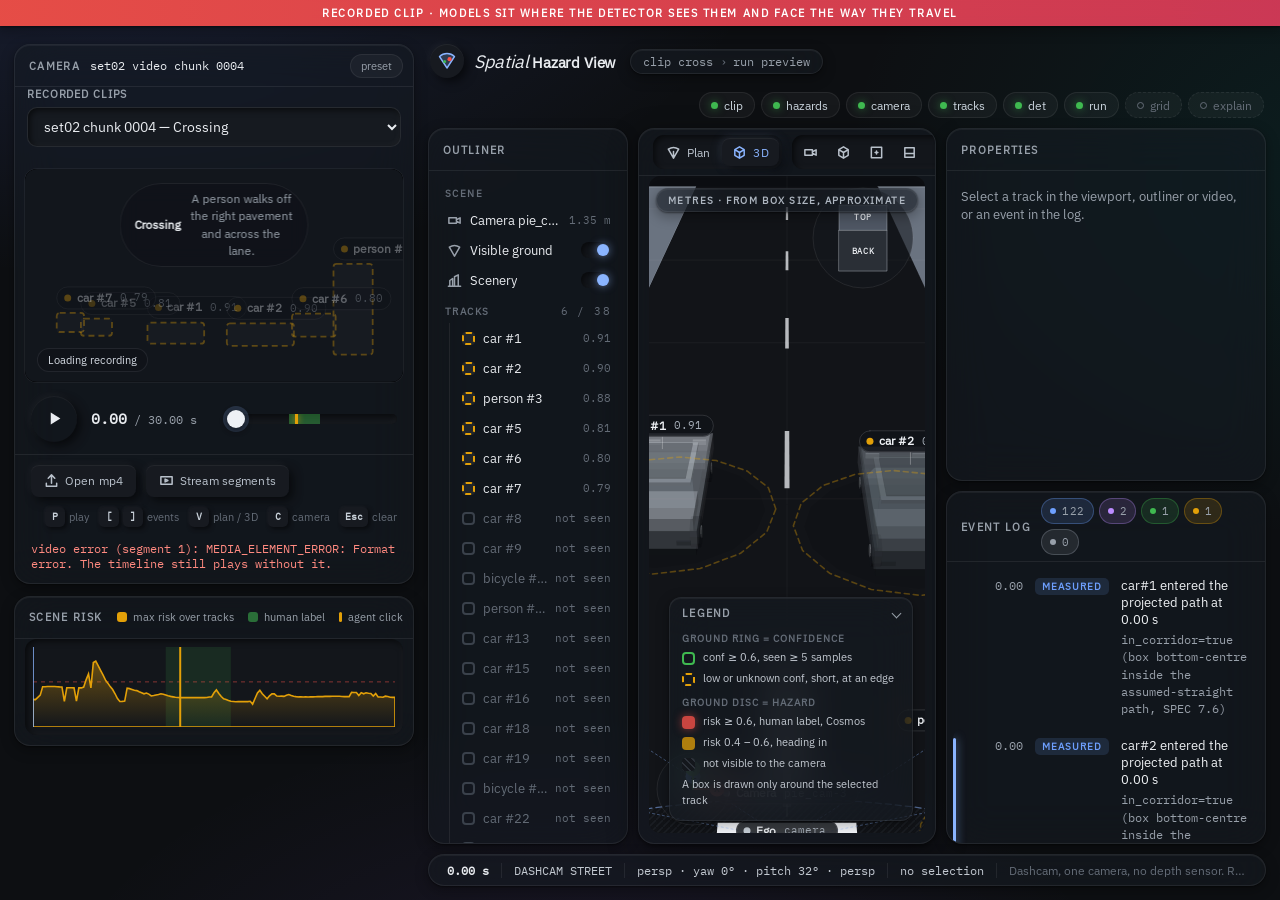
==== commit cd95ce74: "Spatial view: steady 3D on real dashcam and CCTV footage Real tracker output made the 3D view pop, s" ====
--- a/spatial/index.html
+++ b/spatial/index.html
@@ -200,6 +200,7 @@
   if (panel) panel.destroy();
   panel = mountSpatial($('sp'), {
     clipId, api, mode: src, runId, debug: !!q.get('debug'), videoEl: player.video(), aurora: false,
+    getVideo: () => player.video(), getClipTime: () => (player.loaded ? player.time : NaN),
     banner: usePreset ? 'Recorded clip · models sit where the detector sees them and face the way they travel' : (src === 'fixtures' ? 'Synthetic fixture · not real data' : null),
     frame: { w: 1920, h: 1080 },
     onSeek: (v) => (player.loaded ? player.seek(v) : setT(v)),
--- a/spatial/style.css
+++ b/spatial/style.css
@@ -194,7 +194,7 @@
 /* ---- video host (dev page and AG3) ---- */
 .sp-video{position:relative;background:#000;aspect-ratio:16/9;width:100%}
 .sp-video video{position:absolute;inset:0;width:100%;height:100%;object-fit:contain}
-.sp-overlay{position:absolute;inset:0;width:100%;height:100%;cursor:pointer}
+.sp-overlay{position:absolute;inset:0;width:100%;height:100%;pointer-events:none;z-index:2}
 
 .sp ::-webkit-scrollbar{width:9px;height:9px}.sp ::-webkit-scrollbar-thumb{background:rgba(255,255,255,.1);border-radius:9px;border:2px solid transparent;background-clip:padding-box}
 .sp ::-webkit-scrollbar-track{background:transparent}
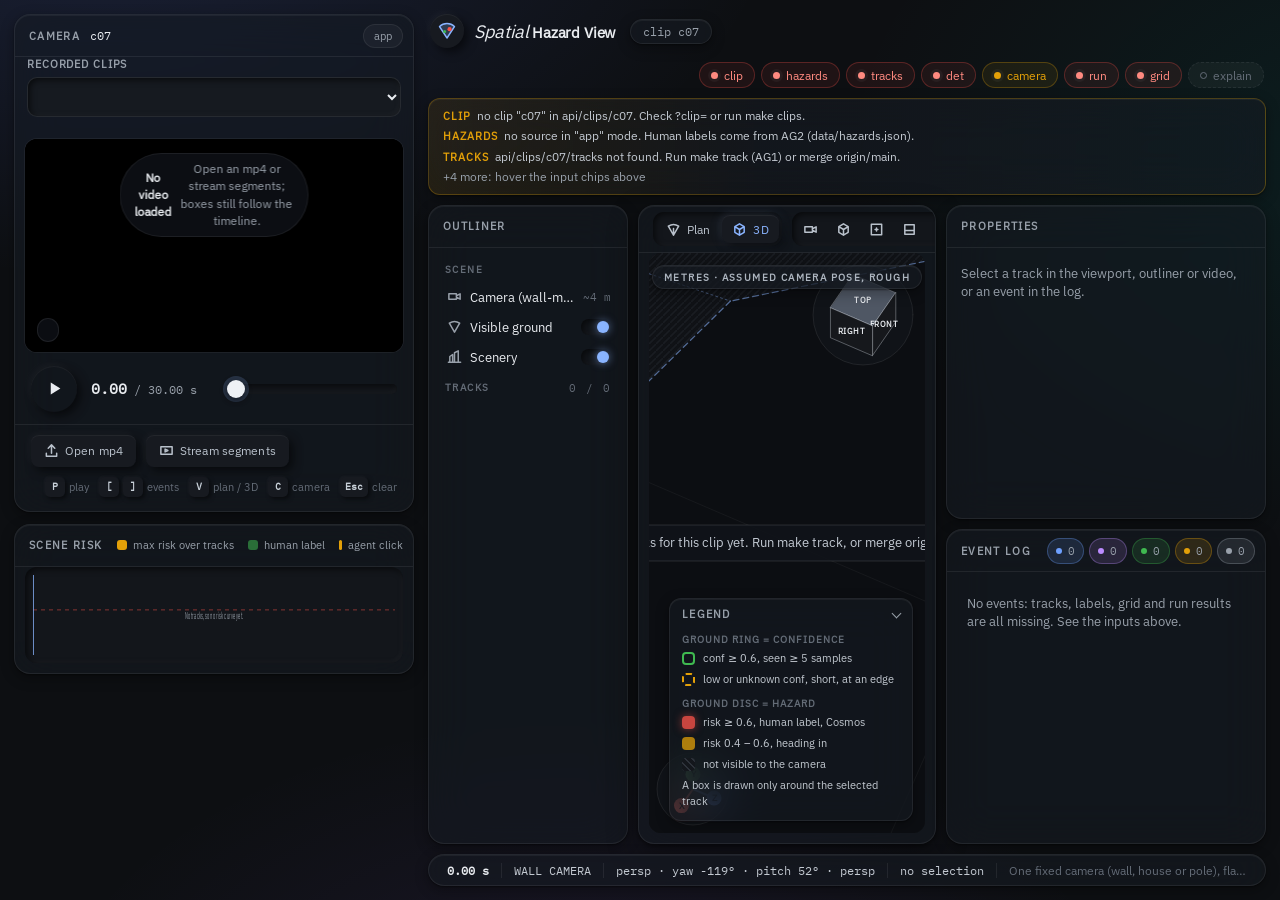
==== commit 87ffe5c7: "Connect the spatial view to the API under a path prefix. Default the dev page to app mode on clip c0" ====
--- a/spatial/index.html
+++ b/spatial/index.html
@@ -98,12 +98,13 @@
 import { devApi } from './data.js';
 import { PRESETS, presetById, loadPreset, paintPreview } from './presets.js';
 const q = new URLSearchParams(location.search);
-// no params: a hazard preset. ?clip=<id> still opens fixture or dev data.
-const usePreset = !q.get('clip');
+// Served under a path prefix (…/spatial/ or …/app/spatial/). App mode is the default.
+// Presets and fixtures only when src says so. No ?clip opens c07 against the API.
+const usePreset = q.get('src') === 'preset';
 const $ = (id) => document.getElementById(id);
 let presetId = presetById(q.get('preset')).id;
-let clipId = usePreset ? presetId : q.get('clip');
-let src = usePreset ? 'preset' : (q.get('src') || 'dev');
+let clipId = usePreset ? presetId : (q.get('clip') || 'c07');
+let src = usePreset ? 'preset' : (q.get('src') || 'app');
 let runId = usePreset ? 'preview' : q.get('run');
 const fileApi = devApi();
 const api = {
@@ -115,7 +116,10 @@
       const part = body[kind];
       return kind === 'tracks' || kind === 'det' || kind === 'run' ? { rows: part } : part;
     }
-    return fileApi.getJSON(rel);
+    // Relative to this page, not site-root absolute: /spatial/index.html and /app/spatial/ both reach <prefix>/api.
+    let path = String(rel);
+    if (path.startsWith('api/')) path = `../${path}`;
+    return fileApi.getJSON(path);
   },
 };
 function title() {
@@ -246,7 +250,7 @@
 mount();
 if (usePreset) loadRecording(presetById(presetId));
 $('file').onchange = (e) => { const f = e.target.files[0]; if (f) { player.loadFile(f); $('err').textContent = ''; } };
-$('seg').onclick = () => { const m = panel.model; if (!m || !m.clip) { $('err').textContent = 'No clip metadata, so no segment URLs to stream.'; return; } player.loadSegments(segmentUrls(m.clip, q.get('vbase') || 'video?source=')); };
+$('seg').onclick = () => { const m = panel.model; if (!m || !m.clip) { $('err').textContent = 'No clip metadata, so no segment URLs to stream.'; return; } player.loadSegments(segmentUrls(m.clip, q.get('vbase') || '../video?source=')); };
 $('play').onclick = toggle;
 // ?video=<relative url> plays one local file without the picker (dev only)
 if (q.get('video')) player.loadSegments([{ url: q.get('video'), start: 0, end: Infinity }]);
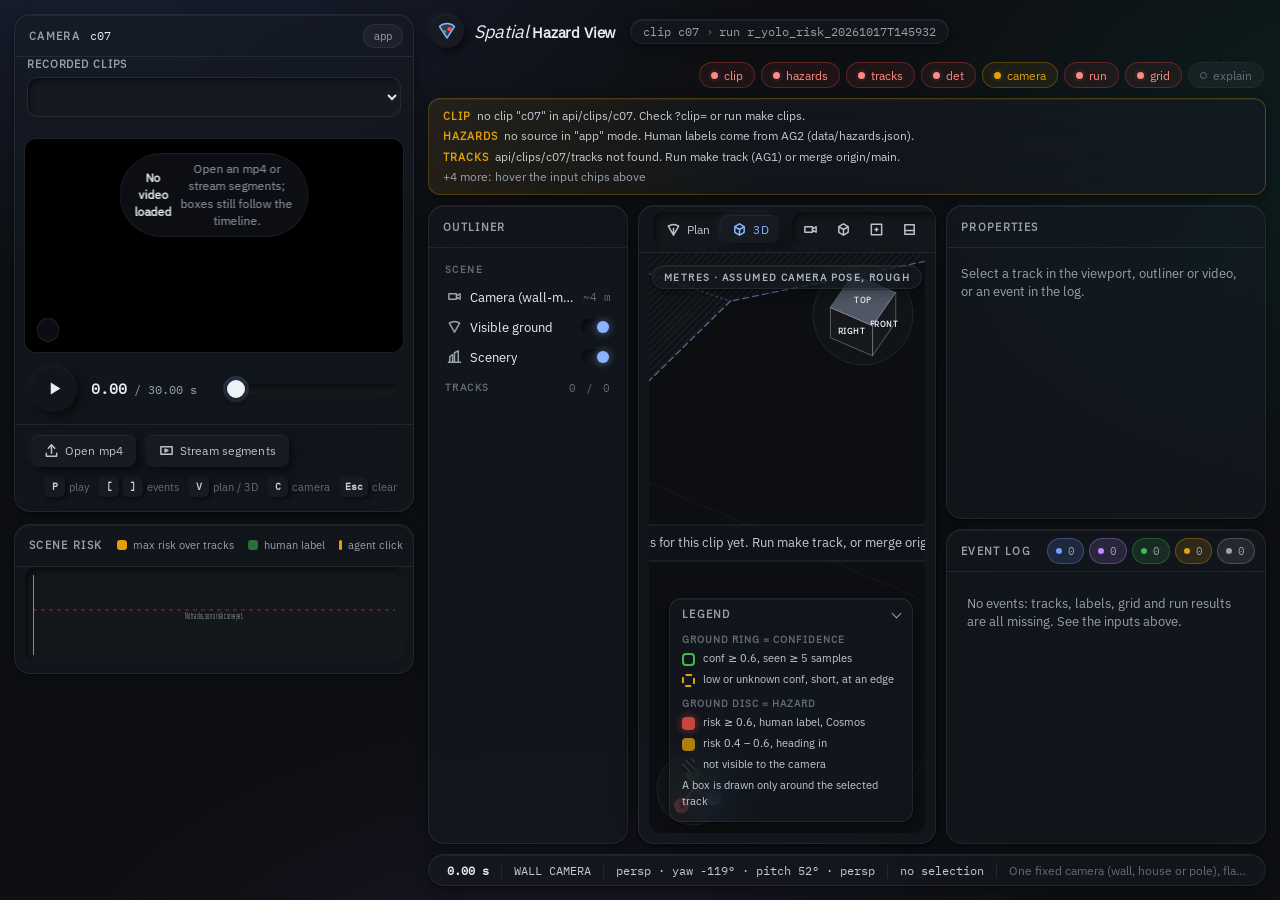
==== commit 88fdcd88: "Default the bare spatial page to the c07 demo run. When no clip and no run are in the query, open r_" ====
--- a/spatial/index.html
+++ b/spatial/index.html
@@ -103,9 +103,11 @@
 const usePreset = q.get('src') === 'preset';
 const $ = (id) => document.getElementById(id);
 let presetId = presetById(q.get('preset')).id;
-let clipId = usePreset ? presetId : (q.get('clip') || 'c07');
+const clipParam = q.get('clip');
+let clipId = usePreset ? presetId : (clipParam || 'c07');
 let src = usePreset ? 'preset' : (q.get('src') || 'app');
-let runId = usePreset ? 'preview' : q.get('run');
+// Bare /spatial/ opens c07 on the demo run. An explicit ?run= always wins.
+let runId = usePreset ? 'preview' : (q.get('run') || (!clipParam ? 'r_yolo_risk_20261017T145932' : null));
 const fileApi = devApi();
 const api = {
   async getJSON(rel) {
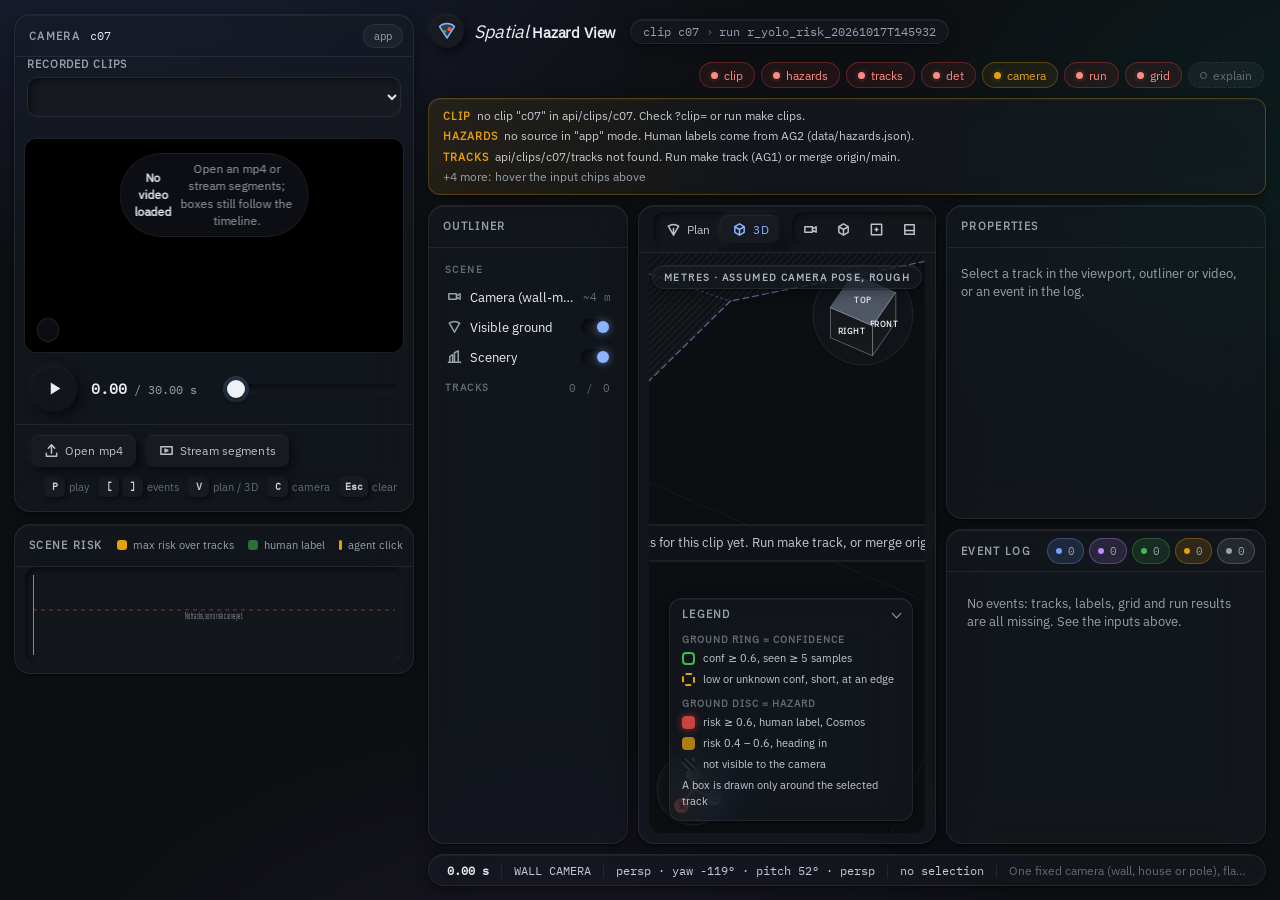
==== commit 85e4a70c: "Stream clip video when the spatial page opens. App mode requests ../video?source= as soon as the cli" ====
--- a/spatial/index.html
+++ b/spatial/index.html
@@ -135,7 +135,7 @@
   document.body.classList.add('banner');
 }
 title();
-let panel, dur = 30, t = 0, sim = null;
+let panel, dur = 30, t = 0, sim = null, segmented = false;
 const PLAY = 'M3.5 1.5v11l9-5.5z', PAUSE = 'M2.5 1.5h3v11h-3zM8.5 1.5h3v11h-3z';
 const icon = (p) => { $('icon').firstElementChild.setAttribute('d', p ? PAUSE : PLAY); $('play').classList.toggle('on', p); $('play').setAttribute('aria-pressed', String(p)); };
 function setDur(next) {
@@ -166,8 +166,17 @@
 }
 const player = createPlayer($('vbox'), {
   onTime: setT,
-  onError: (m) => { $('err').textContent = m; },
-  onMeta: (m) => { $('err').textContent = ''; $('cam').classList.add('loaded'); setDur(player.video().duration); panel && panel.setFrame(m); setT(player.time); },
+  onError: () => {
+    $('err').textContent = 'Video unavailable';
+    $('emptyb').textContent = 'Video unavailable';
+    $('blurb').textContent = 'The timeline still plays without it.';
+  },
+  onMeta: (m) => {
+    $('err').textContent = ''; $('cam').classList.add('loaded');
+    // each streamed segment is ~5s; the scrubber stays on the clip, not the file
+    if (!segmented) setDur(player.video().duration);
+    panel && panel.setFrame(m); setT(player.time);
+  },
 });
 // without a video, Play advances a wall-clock timeline so the panels can still be reviewed
 function toggle() {
@@ -215,6 +224,14 @@
       const vid = player.video().duration;
       setDur(Number.isFinite(vid) && vid > 1 ? vid : clipDur);
       marks(m); riskChart(m); setT(Math.min(t, dur));
+      // App mode asks the backend for the clip's segments immediately. ../video stays beside /spatial under a path prefix.
+      if (src === 'app' && !q.get('video') && !player.loaded && m.clip && (m.clip.segments || []).length) {
+        segmented = (m.clip.segments || []).length > 1;
+        player.loadSegments(segmentUrls(m.clip, q.get('vbase') || '../video?source='));
+        const playing = player.video().play();
+        if (playing && typeof playing.catch === 'function') playing.catch(() => {});
+        icon(true);
+      }
     },
   });
 }
@@ -252,7 +269,7 @@
 mount();
 if (usePreset) loadRecording(presetById(presetId));
 $('file').onchange = (e) => { const f = e.target.files[0]; if (f) { player.loadFile(f); $('err').textContent = ''; } };
-$('seg').onclick = () => { const m = panel.model; if (!m || !m.clip) { $('err').textContent = 'No clip metadata, so no segment URLs to stream.'; return; } player.loadSegments(segmentUrls(m.clip, q.get('vbase') || '../video?source=')); };
+$('seg').onclick = () => { const m = panel.model; if (!m || !m.clip) { $('err').textContent = 'No clip metadata, so no segment URLs to stream.'; return; } segmented = (m.clip.segments || []).length > 1; player.loadSegments(segmentUrls(m.clip, q.get('vbase') || '../video?source=')); };
 $('play').onclick = toggle;
 // ?video=<relative url> plays one local file without the picker (dev only)
 if (q.get('video')) player.loadSegments([{ url: q.get('video'), start: 0, end: Infinity }]);
